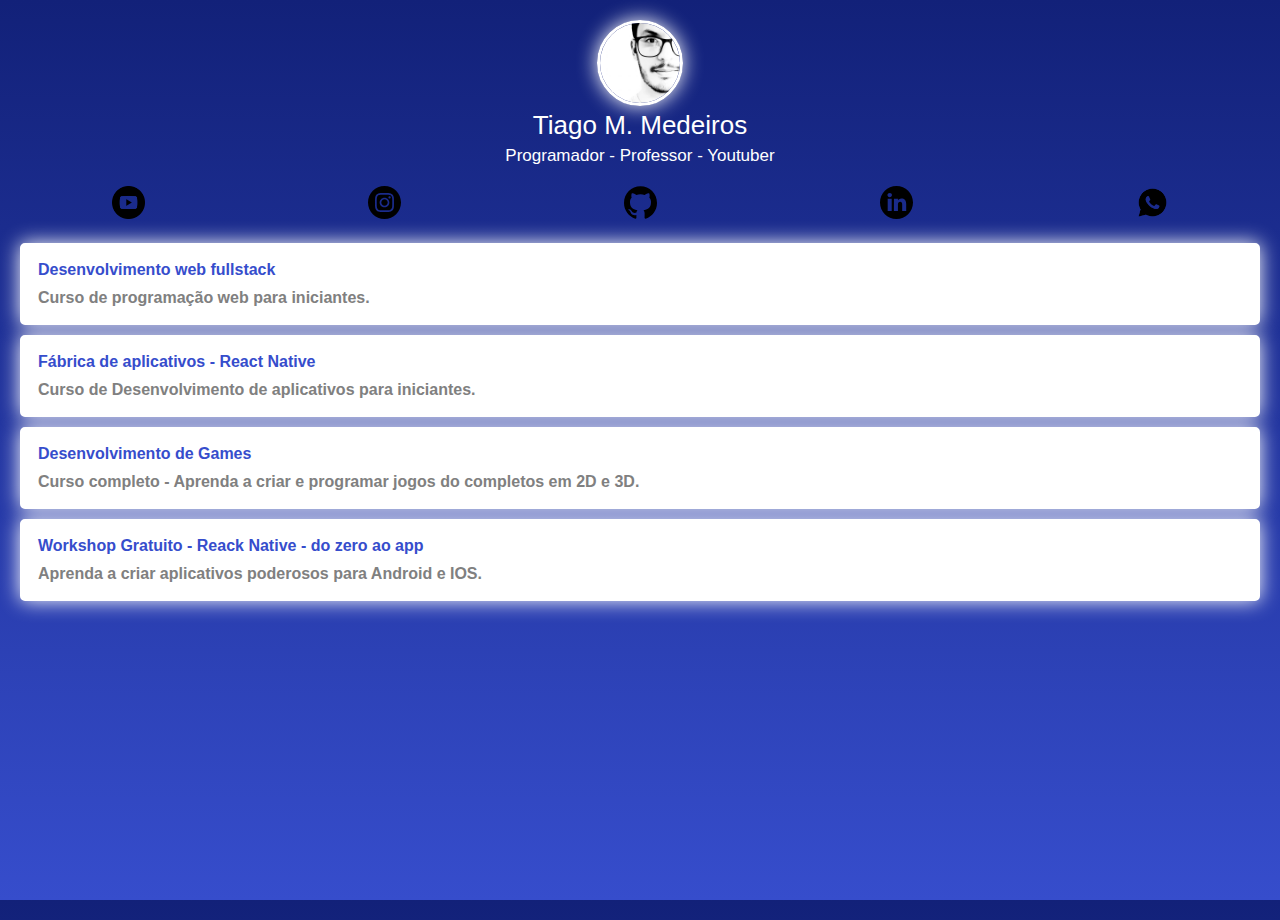
==== index.html @ bfc17383 "inicio do projeto" ====
<!DOCTYPE html>
<html lang="en">
<head>
    <meta charset="UTF-8">
    <meta http-equiv="X-UA-Compatible" content="IE=edge">
    <meta name="viewport" content="width=device-width, initial-scale=1.0">

    <title>Linktree</title>

    <link rel="stylesheet" href="css/style.css">

</head>
<body>

    <div class="profile">



    <img src="img/thiago.jpg" alt="Thiago" class="avatar">
    
    <h1>Tiago M. Medeiros</h1>
    <h2>Programador - Professor - Youtuber</h2>

</div>

    <ul class="social" >
    <li>
    <a href="https://www.youtube.com/">
        <img src="img/youtube.png" alt="Youtube">
    </a>
    </li>

    <li>
    <a href="https://www.instagram.com/">
        <img src="img/insta.svg" alt="Instagram">
    </a>
    </li>

    <li>
    <a href="https://github.com/">
        <img src="img/github.svg" alt="Github">
    </a>
    </li>

    <li>
    <a href="https://www.linkedin.com/">
        <img src="img/linkedin.svg" alt="Linkedin">
    </a>
    </li>

    <li>
    <a href="https://web.whatsapp.com/">
        <img src="img/whatsapp.png" alt="Whatsapp">
    </a>
    </li>





</ul>
    
<ul class="links-list">
    <li>
        <a href="">
            Desenvolvimento web fullstack
            <span>Curso de programação web para iniciantes.</span>
        </a>
    </li>

    <li>
        <a href="">
            Fábrica de aplicativos - React Native
            <span> Curso de Desenvolvimento de aplicativos para iniciantes.</span>
        </a>
    </li>

    <li>
        <a href="">
            Desenvolvimento de Games
            <span> Curso completo - Aprenda a criar e programar jogos do completos em 2D e 3D.</span>
        </a>
    </li>

    <li>
        <a href="">
            Workshop Gratuito - Reack Native - do zero ao app
            <span> Aprenda a criar aplicativos poderosos para Android e IOS.</span>
        </a>
    </li>
</ul>

</body>
</html>
---- css/style.css ----
* {
    margin: 0;
    padding: 0;
}


html, body {
    height: 100%;
}

body{
    background: rgb(54,77,204);
    background: linear-gradient(0deg, rgba(54,77,204,1) 0%, rgba(18,33,121,1) 100%);
    color: white;
    font-size: medium;
    font-family: Arial, Helvetica, sans-serif;
    font-weight: 100;
}

.avatar{
    width: 80px;
    border-radius: 50px;
    border: 3px solid white;
    box-shadow: 0 0 20px white;
}

h1 {
    font-family: Arial, Helvetica, sans-serif;
    font-weight: 100;
    font-size: 26px;
    margin-bottom: 5px;
    

}

h2 {
    margin-top: 5px;
    font-weight: 100;
    font-size: 17px;
}

.profile{
    margin-top: 20px;
    text-align: center;
}

.social {
    display: flex;
    justify-content: space-around;
    list-style: none;
    margin: 20px 0;
}

.social img{
    width: 33px;
}

.links-list {
    list-style: none;
}

.links-list li{
    margin: 10px 20px;
}

.links-list li a {
    display: block;
    background-color: white;
    padding: 15px;
    border-radius: 5px;
    border: 3px solid white;
    box-shadow: 0 0 20px white;
    text-decoration: none;
    color: rgb(54,77,204);
    font-weight: bold;
}

.links-list li a span{
    color: gray;
    display: block;
    margin-top: 10px;
}
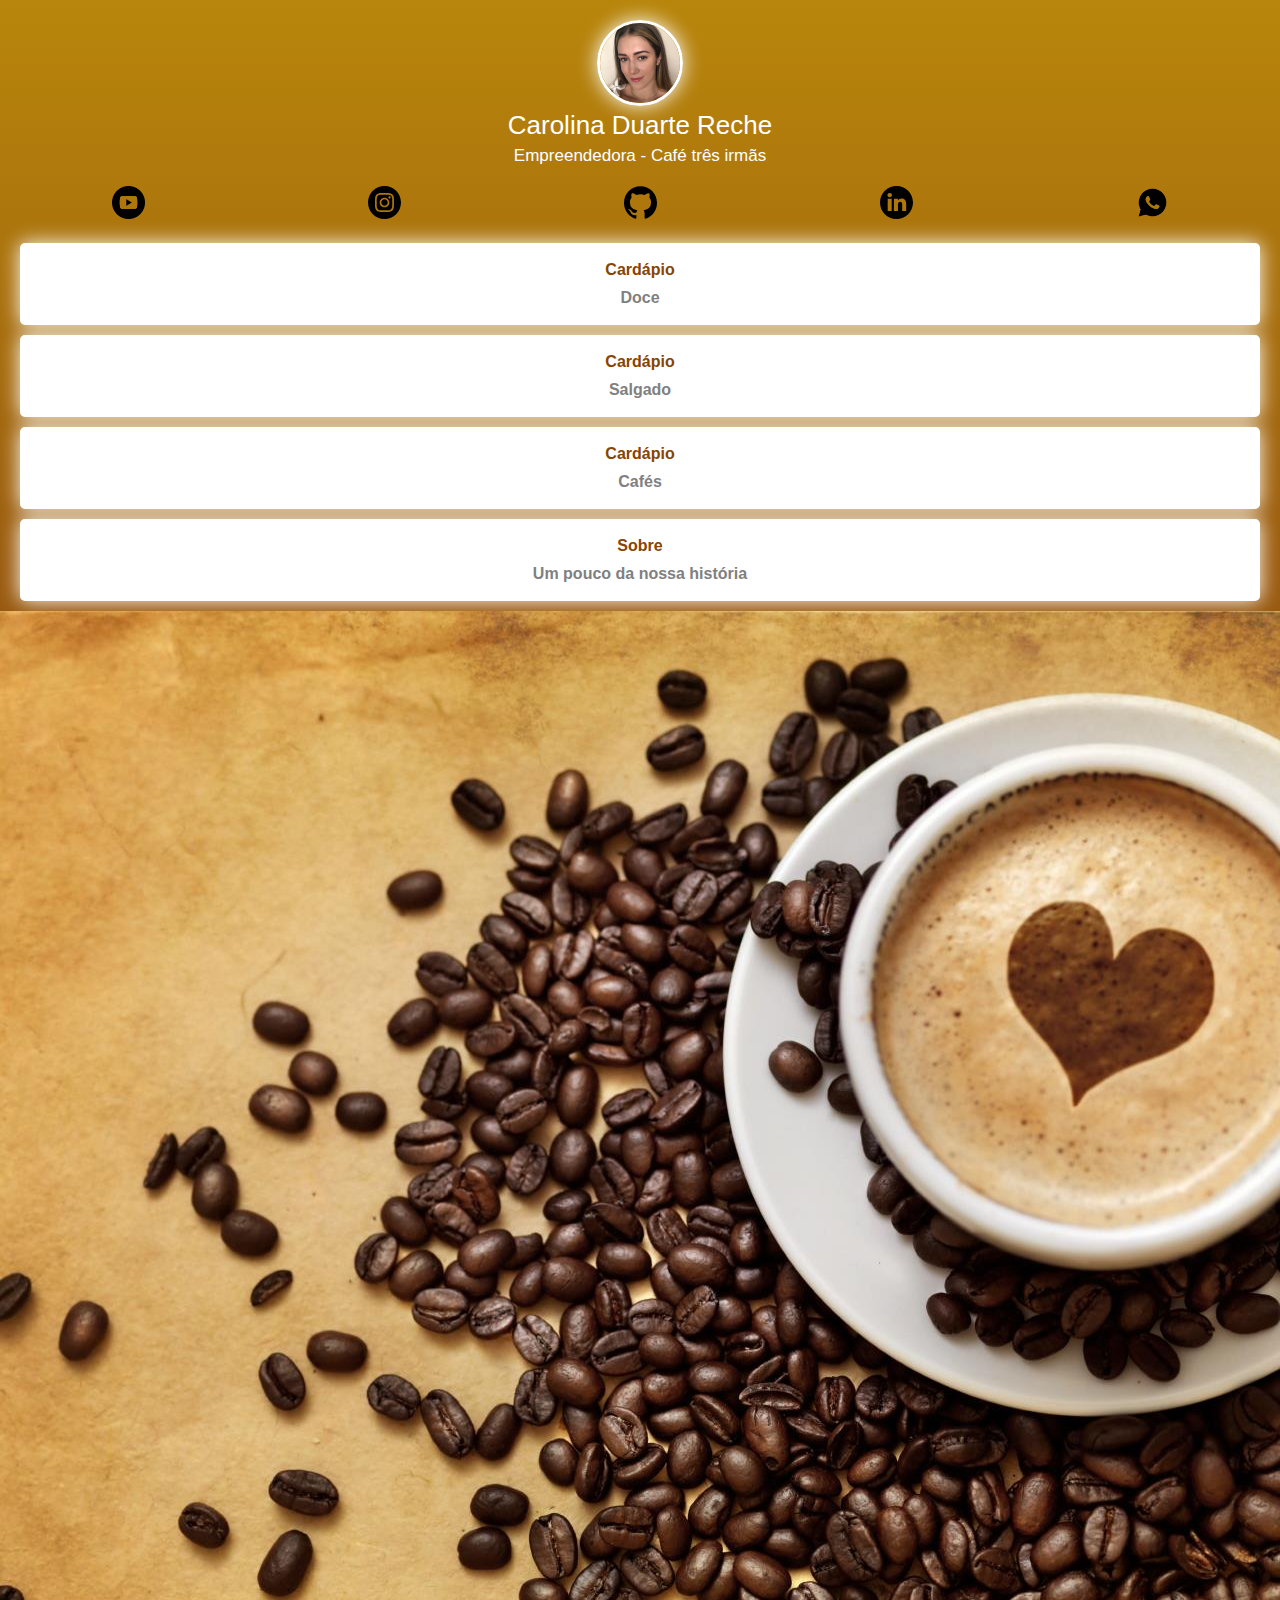
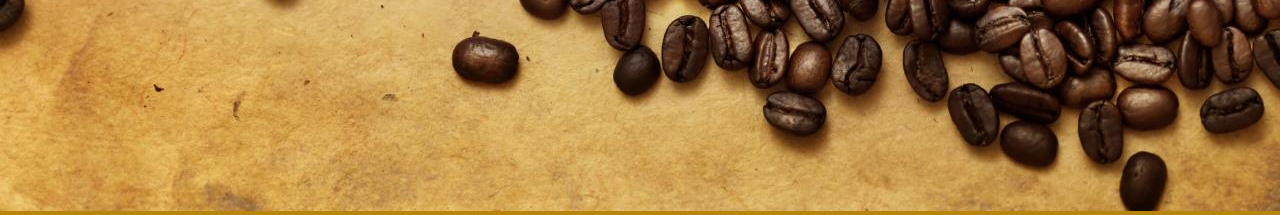
==== commit f97a5d3a: "atualização Linktree-Carol" ====
--- a/index.html
+++ b/index.html
@@ -9,17 +9,20 @@
 
     <link rel="stylesheet" href="css/style.css">
 
+</script>
+
 </head>
 <body>
 
     <div class="profile">
+        <div img src="img/cafe.jpg">
+        <div class=“texto”> 
 
 
-
-    <img src="img/thiago.jpg" alt="Thiago" class="avatar">
+    <img src="img/lolzera.jpg" alt="Carol" class="avatar">
     
-    <h1>Tiago M. Medeiros</h1>
-    <h2>Programador - Professor - Youtuber</h2>
+    <h1>Carolina Duarte Reche</h1>
+    <h2>Empreendedora - Café três irmãs</h2>
 
 </div>
 
@@ -63,32 +66,37 @@
 <ul class="links-list">
     <li>
         <a href="">
-            Desenvolvimento web fullstack
-            <span>Curso de programação web para iniciantes.</span>
+            Cardápio 
+            <span>Doce</span>
         </a>
     </li>
 
     <li>
         <a href="">
-            Fábrica de aplicativos - React Native
-            <span> Curso de Desenvolvimento de aplicativos para iniciantes.</span>
+            Cardápio 
+            <span> Salgado</span>
         </a>
     </li>
 
     <li>
         <a href="">
-            Desenvolvimento de Games
-            <span> Curso completo - Aprenda a criar e programar jogos do completos em 2D e 3D.</span>
+            Cardápio 
+            <span> Cafés</span>
         </a>
     </li>
 
     <li>
         <a href="">
-            Workshop Gratuito - Reack Native - do zero ao app
-            <span> Aprenda a criar aplicativos poderosos para Android e IOS.</span>
+            Sobre
+            <span> Um pouco da nossa história</span>
         </a>
     </li>
 </ul>
 
+<div>
+    <img src="img/cafe.jpg" alt="Cafe" class="fundo">
+
+</div>
+
 </body>
 </html>--- a/css/style.css
+++ b/css/style.css
@@ -9,8 +9,8 @@
 }
 
 body{
-    background: rgb(54,77,204);
-    background: linear-gradient(0deg, rgba(54,77,204,1) 0%, rgba(18,33,121,1) 100%);
+    background: #884401;
+    background-image: linear-gradient(to bottom, #B8860B, #8B4513);
     color: white;
     font-size: medium;
     font-family: Arial, Helvetica, sans-serif;
@@ -71,7 +71,7 @@
     border: 3px solid white;
     box-shadow: 0 0 20px white;
     text-decoration: none;
-    color: rgb(54,77,204);
+    color: #884401;
     font-weight: bold;
 }
 
@@ -80,3 +80,4 @@
     display: block;
     margin-top: 10px;
 }
+
